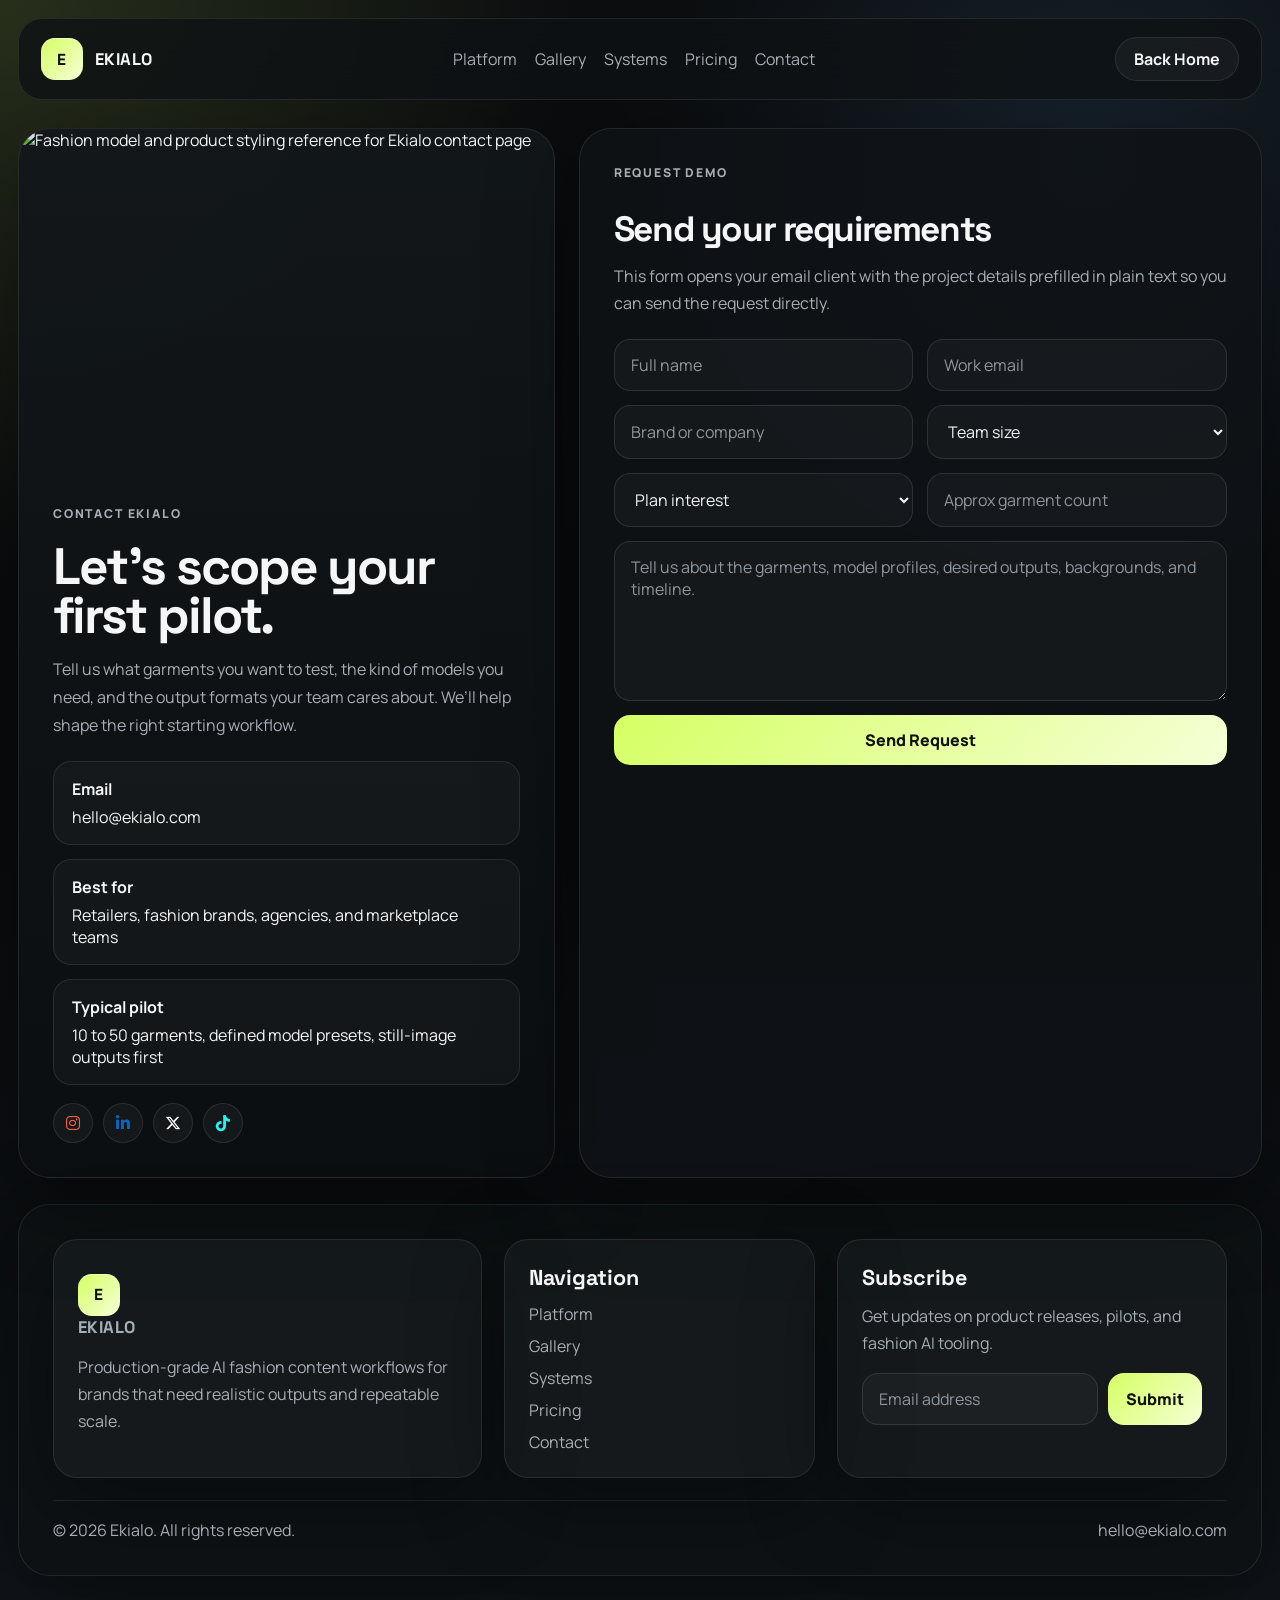
==== contact.html @ 92952c7d "Add files via upload" ====
<!DOCTYPE html>
<html lang="en">
<head>
  <meta charset="UTF-8" />
  <meta name="viewport" content="width=device-width, initial-scale=1.0" />
  <title>Contact Ekialo</title>
  <meta
    name="description"
    content="Contact Ekialo for demos, pricing, pilots, and enterprise AI fashion content workflows."
  />
  <link rel="icon" type="image/svg+xml" href="favicon.svg" />
  <link rel="preconnect" href="https://fonts.googleapis.com" />
  <link rel="preconnect" href="https://fonts.gstatic.com" crossorigin />
  <link
    href="https://fonts.googleapis.com/css2?family=Space+Grotesk:wght@400;500;700&family=Manrope:wght@400;500;600;700;800&display=swap"
    rel="stylesheet"
  />
  <link
    rel="stylesheet"
    href="https://cdnjs.cloudflare.com/ajax/libs/font-awesome/6.5.2/css/all.min.css"
  />
  <link rel="stylesheet" href="style.css" />
</head>
<body>
  <div class="page-shell">
    <header class="topbar">
      <a class="brand" href="index.html">
        <span class="brand-mark">E</span>
        <span class="brand-text">EKIALO</span>
      </a>
      <nav class="nav">
        <a href="index.html#platform">Platform</a>
        <a href="index.html#gallery">Gallery</a>
        <a href="index.html#systems">Systems</a>
        <a href="index.html#pricing">Pricing</a>
        <a href="contact.html">Contact</a>
      </nav>
      <a class="nav-cta" href="index.html">Back Home</a>
    </header>

    <main class="contact-page">
      <section class="contact-panel">
        <img
          src="https://images.unsplash.com/photo-1495385794356-15371f348c31?auto=format&fit=crop&w=1200&q=80"
          alt="Fashion model and product styling reference for Ekialo contact page"
        />
        <div class="contact-panel-copy">
          <p class="eyebrow">Contact Ekialo</p>
          <h1>Let’s scope your first pilot.</h1>
          <p>
            Tell us what garments you want to test, the kind of models you need, and the output formats your team cares about. We’ll help shape the right starting workflow.
          </p>

          <div class="contact-points">
            <div class="contact-point">
              <strong>Email</strong>
              <span>hello@ekialo.com</span>
            </div>
            <div class="contact-point">
              <strong>Best for</strong>
              <span>Retailers, fashion brands, agencies, and marketplace teams</span>
            </div>
            <div class="contact-point">
              <strong>Typical pilot</strong>
              <span>10 to 50 garments, defined model presets, still-image outputs first</span>
            </div>
          </div>

          <div class="social-links">
            <a href="https://www.instagram.com/" aria-label="Instagram" target="_blank" rel="noreferrer"><i class="fa-brands fa-instagram"></i></a>
            <a href="https://www.linkedin.com/" aria-label="LinkedIn" target="_blank" rel="noreferrer"><i class="fa-brands fa-linkedin-in"></i></a>
            <a href="https://x.com/" aria-label="X" target="_blank" rel="noreferrer"><i class="fa-brands fa-x-twitter"></i></a>
            <a href="https://www.tiktok.com/" aria-label="TikTok" target="_blank" rel="noreferrer"><i class="fa-brands fa-tiktok"></i></a>
          </div>
        </div>
      </section>

      <section class="contact-form-panel">
        <p class="eyebrow">Request Demo</p>
        <h2>Send your requirements</h2>
        <p>
          This form opens your email client with the project details prefilled in plain text so you can send the request directly.
        </p>

        <form class="contact-form" action="mailto:hello@ekialo.com" method="post" enctype="text/plain">
          <div class="contact-grid">
            <input type="text" name="name" placeholder="Full name" required />
            <input type="email" name="email" placeholder="Work email" required />
          </div>

          <div class="contact-grid">
            <input type="text" name="brand" placeholder="Brand or company" required />
            <select name="team_size" required>
              <option value="">Team size</option>
              <option>1-5</option>
              <option>6-20</option>
              <option>21-50</option>
              <option>50+</option>
            </select>
          </div>

          <div class="contact-grid">
            <select name="plan_interest" required>
              <option value="">Plan interest</option>
              <option>Starter</option>
              <option>Growth</option>
              <option>Enterprise</option>
            </select>
            <input type="text" name="garment_count" placeholder="Approx garment count" required />
          </div>

          <textarea
            name="project_details"
            placeholder="Tell us about the garments, model profiles, desired outputs, backgrounds, and timeline."
            required
          ></textarea>

          <button type="submit">Send Request</button>
        </form>
      </section>
    </main>

    <footer class="site-footer">
      <div class="footer-grid">
        <div class="footer-card">
          <a class="brand footer-brand" href="index.html">
            <span class="brand-mark">E</span>
            <span class="brand-text">EKIALO</span>
          </a>
          <p>
            Production-grade AI fashion content workflows for brands that need realistic outputs and repeatable scale.
          </p>
        </div>

        <div class="footer-card">
          <h3>Navigation</h3>
          <a href="index.html#platform">Platform</a>
          <a href="index.html#gallery">Gallery</a>
          <a href="index.html#systems">Systems</a>
          <a href="index.html#pricing">Pricing</a>
          <a href="contact.html">Contact</a>
        </div>

        <div class="footer-card">
          <h3>Subscribe</h3>
          <p>Get updates on product releases, pilots, and fashion AI tooling.</p>
          <form class="subscribe-form" action="mailto:hello@ekialo.com" method="post" enctype="text/plain">
            <input type="email" name="subscriber_email" placeholder="Email address" required />
            <button type="submit">Submit</button>
          </form>
        </div>
      </div>

      <div class="footer-bottom">
        <span>© 2026 Ekialo. All rights reserved.</span>
        <span>hello@ekialo.com</span>
      </div>
    </footer>
  </div>
</body>
</html>
---- style.css ----
:root {
  --bg: #090b0d;
  --bg-soft: #121518;
  --panel: rgba(15, 18, 20, 0.8);
  --panel-strong: #171c20;
  --line: rgba(226, 235, 239, 0.1);
  --text: #f5f6f7;
  --muted: #a7afb6;
  --accent: #d5ff63;
  --accent-soft: #f6ffd7;
  --warm: #eec0a3;
  --blue: #6bb7ff;
  --shadow: 0 24px 90px rgba(0, 0, 0, 0.38);
}

* {
  box-sizing: border-box;
  margin: 0;
  padding: 0;
}

html {
  scroll-behavior: smooth;
}

body {
  min-height: 100vh;
  font-family: "Manrope", sans-serif;
  color: var(--text);
  background:
    radial-gradient(circle at top left, rgba(213, 255, 99, 0.14), transparent 28%),
    radial-gradient(circle at 85% 10%, rgba(107, 183, 255, 0.12), transparent 24%),
    linear-gradient(180deg, #0b0d0f 0%, #090b0d 50%, #101418 100%);
}

img {
  display: block;
  width: 100%;
}

a {
  color: inherit;
  text-decoration: none;
}

button,
input,
textarea,
select {
  font: inherit;
}

.page-shell {
  width: min(1320px, calc(100% - 36px));
  margin: 18px auto 32px;
}

.topbar {
  display: flex;
  align-items: center;
  justify-content: space-between;
  gap: 18px;
  padding: 18px 22px;
  border: 1px solid var(--line);
  border-radius: 24px;
  background: rgba(14, 18, 20, 0.8);
  backdrop-filter: blur(18px);
  position: sticky;
  top: 16px;
  z-index: 50;
}

.brand {
  display: inline-flex;
  align-items: center;
  gap: 12px;
  font-family: "Space Grotesk", sans-serif;
  font-weight: 700;
  letter-spacing: 0.03em;
}

.brand-mark {
  width: 42px;
  height: 42px;
  border-radius: 14px;
  display: grid;
  place-items: center;
  color: #10120e;
  background: linear-gradient(135deg, var(--accent), var(--accent-soft));
  box-shadow: inset 0 1px 0 rgba(255, 255, 255, 0.45);
}

.brand-text {
  font-size: 1.05rem;
}

.nav {
  display: flex;
  gap: 18px;
  flex-wrap: wrap;
}

.nav a {
  color: var(--muted);
  transition: color 0.2s ease;
}

.nav a:hover,
.nav a:focus-visible {
  color: var(--text);
}

.nav-cta {
  display: inline-flex;
  align-items: center;
  justify-content: center;
  min-height: 44px;
  padding: 0 18px;
  border-radius: 999px;
  background: rgba(255, 255, 255, 0.04);
  border: 1px solid var(--line);
  font-weight: 700;
}

.hero {
  display: grid;
  grid-template-columns: 1.02fr 0.98fr;
  gap: 26px;
  padding-top: 28px;
}

.hero-copy,
.hero-visual,
.section,
.feature-card,
.system-card,
.advantage-card,
.timeline-card,
.pricing-card,
.gallery-card,
.cta-panel,
.footer-card,
.split-card {
  border: 1px solid var(--line);
  box-shadow: var(--shadow);
}

.hero-copy {
  border-radius: 34px;
  padding: 52px;
  background:
    radial-gradient(circle at top right, rgba(213, 255, 99, 0.11), transparent 36%),
    linear-gradient(180deg, rgba(19, 24, 27, 0.95), rgba(12, 15, 18, 0.95));
}

.eyebrow {
  color: var(--accent);
  text-transform: uppercase;
  letter-spacing: 0.15em;
  font-size: 0.76rem;
  font-weight: 800;
  margin-bottom: 18px;
}

.hero h1,
.section-heading h2,
.split-card h2,
.cta-panel h2 {
  font-family: "Space Grotesk", sans-serif;
  line-height: 0.95;
  letter-spacing: -0.04em;
}

.hero h1 {
  font-size: clamp(3.4rem, 6vw, 6.4rem);
  max-width: 9ch;
}

.hero-text,
.section-heading p,
.feature-card p,
.system-card p,
.advantage-card p,
.gallery-copy p,
.timeline-card p,
.pricing-card p,
.cta-panel p,
.footer-card p,
.split-card p {
  color: var(--muted);
}

.hero-text {
  margin-top: 22px;
  font-size: 1.08rem;
  line-height: 1.8;
  max-width: 62ch;
}

.hero-actions {
  display: flex;
  gap: 14px;
  flex-wrap: wrap;
  margin-top: 30px;
}

.btn {
  display: inline-flex;
  align-items: center;
  justify-content: center;
  min-height: 52px;
  padding: 0 22px;
  border-radius: 999px;
  font-weight: 800;
  transition: transform 0.2s ease, border-color 0.2s ease, background 0.2s ease;
}

.btn:hover,
.btn:focus-visible,
.nav-cta:hover,
.nav-cta:focus-visible {
  transform: translateY(-1px);
}

.btn-primary {
  color: #10130e;
  background: linear-gradient(135deg, var(--accent), var(--accent-soft));
}

.btn-secondary {
  border: 1px solid rgba(255, 255, 255, 0.11);
  background: rgba(255, 255, 255, 0.03);
}

.hero-metrics {
  margin-top: 34px;
  padding-top: 22px;
  border-top: 1px solid var(--line);
  display: grid;
  grid-template-columns: repeat(3, minmax(0, 1fr));
  gap: 16px;
}

.hero-metrics strong {
  display: block;
  font-family: "Space Grotesk", sans-serif;
  font-size: 1.16rem;
  margin-bottom: 8px;
}

.hero-metrics span {
  color: var(--muted);
  line-height: 1.5;
  font-size: 0.92rem;
}

.hero-visual {
  display: grid;
  grid-template-columns: 1.1fr 0.9fr;
  gap: 18px;
  align-content: start;
}

.visual-panel,
.hero-stack-card {
  overflow: hidden;
  border-radius: 30px;
  background: linear-gradient(180deg, rgba(22, 27, 30, 0.95), rgba(12, 16, 18, 0.95));
  border: 1px solid var(--line);
}

.visual-panel img {
  height: 100%;
  min-height: 280px;
  object-fit: cover;
}

.visual-panel-large {
  grid-row: span 2;
  min-height: 640px;
}

.visual-panel-dark {
  min-height: 300px;
}

.visual-caption {
  position: absolute;
  left: 18px;
  right: 18px;
  bottom: 18px;
  padding: 14px 16px;
  border-radius: 18px;
  backdrop-filter: blur(12px);
  background: rgba(10, 13, 15, 0.62);
}

.visual-caption span,
.stage-label,
.timeline-phase,
.feature-index {
  display: inline-flex;
  margin-bottom: 10px;
  color: var(--warm);
  letter-spacing: 0.13em;
  text-transform: uppercase;
  font-size: 0.76rem;
  font-weight: 800;
}

.visual-caption strong {
  display: block;
  font-size: 1rem;
}

.visual-panel {
  position: relative;
}

.hero-stack-card {
  padding: 24px;
}

.hero-stack-card h2 {
  font-family: "Space Grotesk", sans-serif;
  font-size: 1.7rem;
  margin-bottom: 14px;
}

.hero-stack-card ul,
.system-card ul,
.timeline-card ul,
.pricing-card ul {
  list-style: none;
}

.hero-stack-card li,
.system-card li,
.timeline-card li,
.pricing-card li {
  position: relative;
  padding-left: 18px;
  line-height: 1.65;
  color: var(--muted);
}

.hero-stack-card li + li,
.system-card li + li,
.timeline-card li + li,
.pricing-card li + li {
  margin-top: 8px;
}

.hero-stack-card li::before,
.system-card li::before,
.timeline-card li::before,
.pricing-card li::before {
  content: "";
  position: absolute;
  left: 0;
  top: 0.72em;
  width: 7px;
  height: 7px;
  border-radius: 999px;
  background: var(--accent);
}

.section {
  margin-top: 26px;
  padding: 40px;
  border-radius: 32px;
  background: var(--panel);
  backdrop-filter: blur(14px);
}

.section-heading {
  max-width: 880px;
}

.section-heading.narrow {
  max-width: 720px;
}

.section-heading h2,
.split-card h2,
.cta-panel h2 {
  font-size: clamp(2.1rem, 4vw, 3.35rem);
  margin-bottom: 14px;
}

.section-heading p,
.cta-panel p,
.split-card p {
  line-height: 1.75;
  font-size: 1.02rem;
}

.logo-strip {
  display: grid;
  gap: 22px;
}

.logo-strip p {
  color: var(--muted);
  max-width: 650px;
}

.logo-grid {
  display: grid;
  grid-template-columns: repeat(5, minmax(0, 1fr));
  gap: 14px;
}

.logo-grid span {
  display: grid;
  place-items: center;
  min-height: 64px;
  border: 1px solid var(--line);
  border-radius: 18px;
  color: #d6dde3;
  background: rgba(255, 255, 255, 0.03);
  font-family: "Space Grotesk", sans-serif;
}

.feature-grid,
.system-grid,
.advantage-grid,
.timeline,
.pricing-grid {
  margin-top: 28px;
  display: grid;
  gap: 18px;
}

.feature-grid {
  grid-template-columns: repeat(3, minmax(0, 1fr));
}

.feature-card,
.advantage-card,
.pricing-card {
  border-radius: 26px;
  padding: 28px;
  background: rgba(255, 255, 255, 0.03);
}

.feature-card h3,
.system-card h3,
.advantage-card h3,
.gallery-copy h3,
.timeline-card h3,
.pricing-card h3,
.footer-card h3 {
  font-family: "Space Grotesk", sans-serif;
  font-size: 1.35rem;
  margin-bottom: 12px;
}

.feature-card p,
.system-card p,
.advantage-card p,
.gallery-copy p,
.pricing-card p {
  line-height: 1.7;
}

.gallery-grid {
  margin-top: 28px;
  display: grid;
  grid-template-columns: 1.1fr 0.9fr 0.9fr;
  gap: 18px;
}

.gallery-card {
  overflow: hidden;
  border-radius: 28px;
  background: linear-gradient(180deg, rgba(22, 27, 30, 0.96), rgba(12, 16, 18, 0.96));
}

.gallery-card img {
  height: 320px;
  object-fit: cover;
}

.gallery-card-tall {
  grid-row: span 2;
}

.gallery-card-tall img {
  height: 100%;
  min-height: 660px;
}

.gallery-card-wide {
  grid-column: span 2;
}

.gallery-card-wide img {
  height: 260px;
}

.gallery-copy {
  padding: 20px;
}

.system-grid {
  grid-template-columns: repeat(2, minmax(0, 1fr));
}

.system-card {
  padding: 28px;
  border-radius: 28px;
  background: linear-gradient(180deg, rgba(255, 255, 255, 0.035), rgba(255, 255, 255, 0.02));
}

.system-top {
  display: flex;
  align-items: center;
  gap: 14px;
  margin-bottom: 12px;
}

.system-number {
  width: 34px;
  height: 34px;
  border-radius: 10px;
  display: grid;
  place-items: center;
  background: rgba(213, 255, 99, 0.14);
  color: var(--accent);
  font-weight: 800;
}

.system-card p {
  margin-bottom: 14px;
}

.split-card {
  display: grid;
  grid-template-columns: 0.9fr 1.1fr;
  gap: 24px;
  padding: 34px;
  border-radius: 30px;
  background: linear-gradient(135deg, rgba(107, 183, 255, 0.08), rgba(213, 255, 99, 0.07));
}

.chip-row {
  display: flex;
  flex-wrap: wrap;
  gap: 12px;
  margin-top: 18px;
}

.chip-row span {
  padding: 11px 16px;
  border: 1px solid var(--line);
  border-radius: 999px;
  background: rgba(255, 255, 255, 0.03);
  color: #dde4e8;
}

.advantage-grid {
  grid-template-columns: repeat(4, minmax(0, 1fr));
}

.timeline {
  grid-template-columns: repeat(3, minmax(0, 1fr));
}

.timeline-card {
  padding: 28px;
  border-radius: 28px;
  background:
    radial-gradient(circle at top right, rgba(213, 255, 99, 0.08), transparent 30%),
    rgba(255, 255, 255, 0.03);
}

.pricing-grid {
  grid-template-columns: repeat(3, minmax(0, 1fr));
}

.pricing-card {
  display: grid;
  gap: 16px;
}

.pricing-card h3 {
  font-size: 2.2rem;
  line-height: 1;
}

.pricing-card h3 span {
  font-size: 1rem;
  color: var(--muted);
  margin-left: 6px;
}

.pricing-card-featured {
  background:
    radial-gradient(circle at top right, rgba(213, 255, 99, 0.12), transparent 34%),
    linear-gradient(180deg, rgba(255, 255, 255, 0.045), rgba(255, 255, 255, 0.03));
  transform: translateY(-8px);
}

.cta-panel {
  display: grid;
  gap: 18px;
  padding: 40px;
  border-radius: 32px;
  background:
    linear-gradient(135deg, rgba(213, 255, 99, 0.12), rgba(107, 183, 255, 0.1) 48%, rgba(255, 255, 255, 0.03)),
    #151a1f;
}

.site-footer {
  margin-top: 26px;
  border: 1px solid var(--line);
  border-radius: 32px;
  background: rgba(15, 19, 22, 0.86);
  padding: 34px;
  box-shadow: var(--shadow);
}

.footer-grid {
  display: grid;
  grid-template-columns: 1.1fr 0.8fr 1fr;
  gap: 22px;
}

.footer-card {
  padding: 24px;
  border-radius: 24px;
  background: rgba(255, 255, 255, 0.03);
}

.footer-brand {
  margin-bottom: 16px;
}

.footer-card p {
  line-height: 1.7;
}

.footer-card a {
  display: block;
  color: var(--muted);
  margin-top: 10px;
}

.footer-card a:hover,
.footer-card a:focus-visible {
  color: var(--text);
}

.subscribe-form {
  display: grid;
  grid-template-columns: 1fr auto;
  gap: 10px;
  margin-top: 16px;
}

.subscribe-form input,
.contact-form input,
.contact-form textarea,
.contact-form select {
  width: 100%;
  border: 1px solid rgba(255, 255, 255, 0.11);
  border-radius: 16px;
  background: rgba(255, 255, 255, 0.03);
  color: var(--text);
  padding: 14px 16px;
}

.subscribe-form input::placeholder,
.contact-form input::placeholder,
.contact-form textarea::placeholder {
  color: #8f979e;
}

.subscribe-form button,
.contact-form button {
  border: 0;
  border-radius: 16px;
  padding: 14px 18px;
  font-weight: 800;
  cursor: pointer;
  color: #0e110d;
  background: linear-gradient(135deg, var(--accent), var(--accent-soft));
}

.social-links {
  display: flex;
  gap: 10px;
  margin-top: 18px;
}

.social-links a {
  width: 40px;
  height: 40px;
  border-radius: 999px;
  display: inline-flex;
  align-items: center;
  justify-content: center;
  border: 1px solid var(--line);
  background: rgba(255, 255, 255, 0.04);
}

.social-links a[aria-label="Instagram"] {
  color: #f56040;
}

.social-links a[aria-label="LinkedIn"] {
  color: #0a66c2;
}

.social-links a[aria-label="X"] {
  color: #ffffff;
}

.social-links a[aria-label="TikTok"] {
  color: #25f4ee;
}

.footer-bottom {
  margin-top: 22px;
  padding-top: 18px;
  border-top: 1px solid var(--line);
  display: flex;
  justify-content: space-between;
  gap: 14px;
  flex-wrap: wrap;
  color: var(--muted);
}

.contact-page {
  display: grid;
  grid-template-columns: 0.88fr 1.12fr;
  gap: 24px;
  padding-top: 28px;
}

.contact-panel,
.contact-form-panel {
  border: 1px solid var(--line);
  border-radius: 32px;
  box-shadow: var(--shadow);
}

.contact-panel {
  overflow: hidden;
  background: linear-gradient(180deg, rgba(18, 23, 26, 0.96), rgba(12, 15, 18, 0.96));
}

.contact-panel img {
  height: 340px;
  object-fit: cover;
}

.contact-panel-copy,
.contact-form-panel {
  padding: 34px;
}

.contact-panel-copy h1,
.contact-form-panel h2 {
  font-family: "Space Grotesk", sans-serif;
  letter-spacing: -0.04em;
}

.contact-panel-copy h1 {
  font-size: clamp(2.4rem, 4vw, 4rem);
  line-height: 0.96;
  margin-bottom: 14px;
}

.contact-panel-copy p {
  color: var(--muted);
  line-height: 1.75;
}

.contact-points {
  margin-top: 22px;
  display: grid;
  gap: 14px;
}

.contact-point {
  padding: 16px 18px;
  border-radius: 18px;
  border: 1px solid var(--line);
  background: rgba(255, 255, 255, 0.03);
}

.contact-point strong {
  display: block;
  margin-bottom: 6px;
}

.contact-form-panel {
  background: rgba(15, 19, 22, 0.88);
}

.contact-form-panel h2 {
  font-size: 2.2rem;
  margin-bottom: 12px;
}

.contact-form-panel > p {
  color: var(--muted);
  line-height: 1.7;
  margin-bottom: 22px;
}

.contact-form {
  display: grid;
  gap: 14px;
}

.contact-grid {
  display: grid;
  grid-template-columns: repeat(2, minmax(0, 1fr));
  gap: 14px;
}

.contact-form textarea {
  min-height: 160px;
  resize: vertical;
}

@media (max-width: 1180px) {
  .hero,
  .gallery-grid,
  .system-grid,
  .advantage-grid,
  .timeline,
  .pricing-grid,
  .footer-grid,
  .contact-page,
  .split-card,
  .feature-grid,
  .logo-grid {
    grid-template-columns: 1fr;
  }

  .hero-visual {
    grid-template-columns: 1fr 1fr;
  }

  .gallery-card-tall,
  .gallery-card-wide,
  .visual-panel-large {
    grid-row: auto;
    grid-column: auto;
    min-height: auto;
  }

  .gallery-card-tall img,
  .gallery-card-wide img,
  .visual-panel-large img {
    min-height: 0;
    height: 360px;
  }

  .pricing-card-featured {
    transform: none;
  }
}

@media (max-width: 760px) {
  .page-shell {
    width: min(100% - 20px, 1320px);
    margin: 10px auto 20px;
  }

  .topbar,
  .hero-copy,
  .section,
  .site-footer,
  .contact-panel-copy,
  .contact-form-panel {
    padding: 24px;
    border-radius: 24px;
  }

  .topbar {
    position: static;
    flex-direction: column;
    align-items: flex-start;
  }

  .hero {
    gap: 20px;
  }

  .hero h1 {
    font-size: 2.95rem;
  }

  .hero-visual,
  .hero-metrics,
  .contact-grid,
  .subscribe-form {
    grid-template-columns: 1fr;
  }

  .visual-panel img,
  .gallery-card img,
  .gallery-card-tall img,
  .gallery-card-wide img,
  .contact-panel img {
    height: 280px;
  }

  .section-heading h2,
  .split-card h2,
  .cta-panel h2,
  .contact-panel-copy h1,
  .contact-form-panel h2 {
    font-size: 2rem;
  }
}
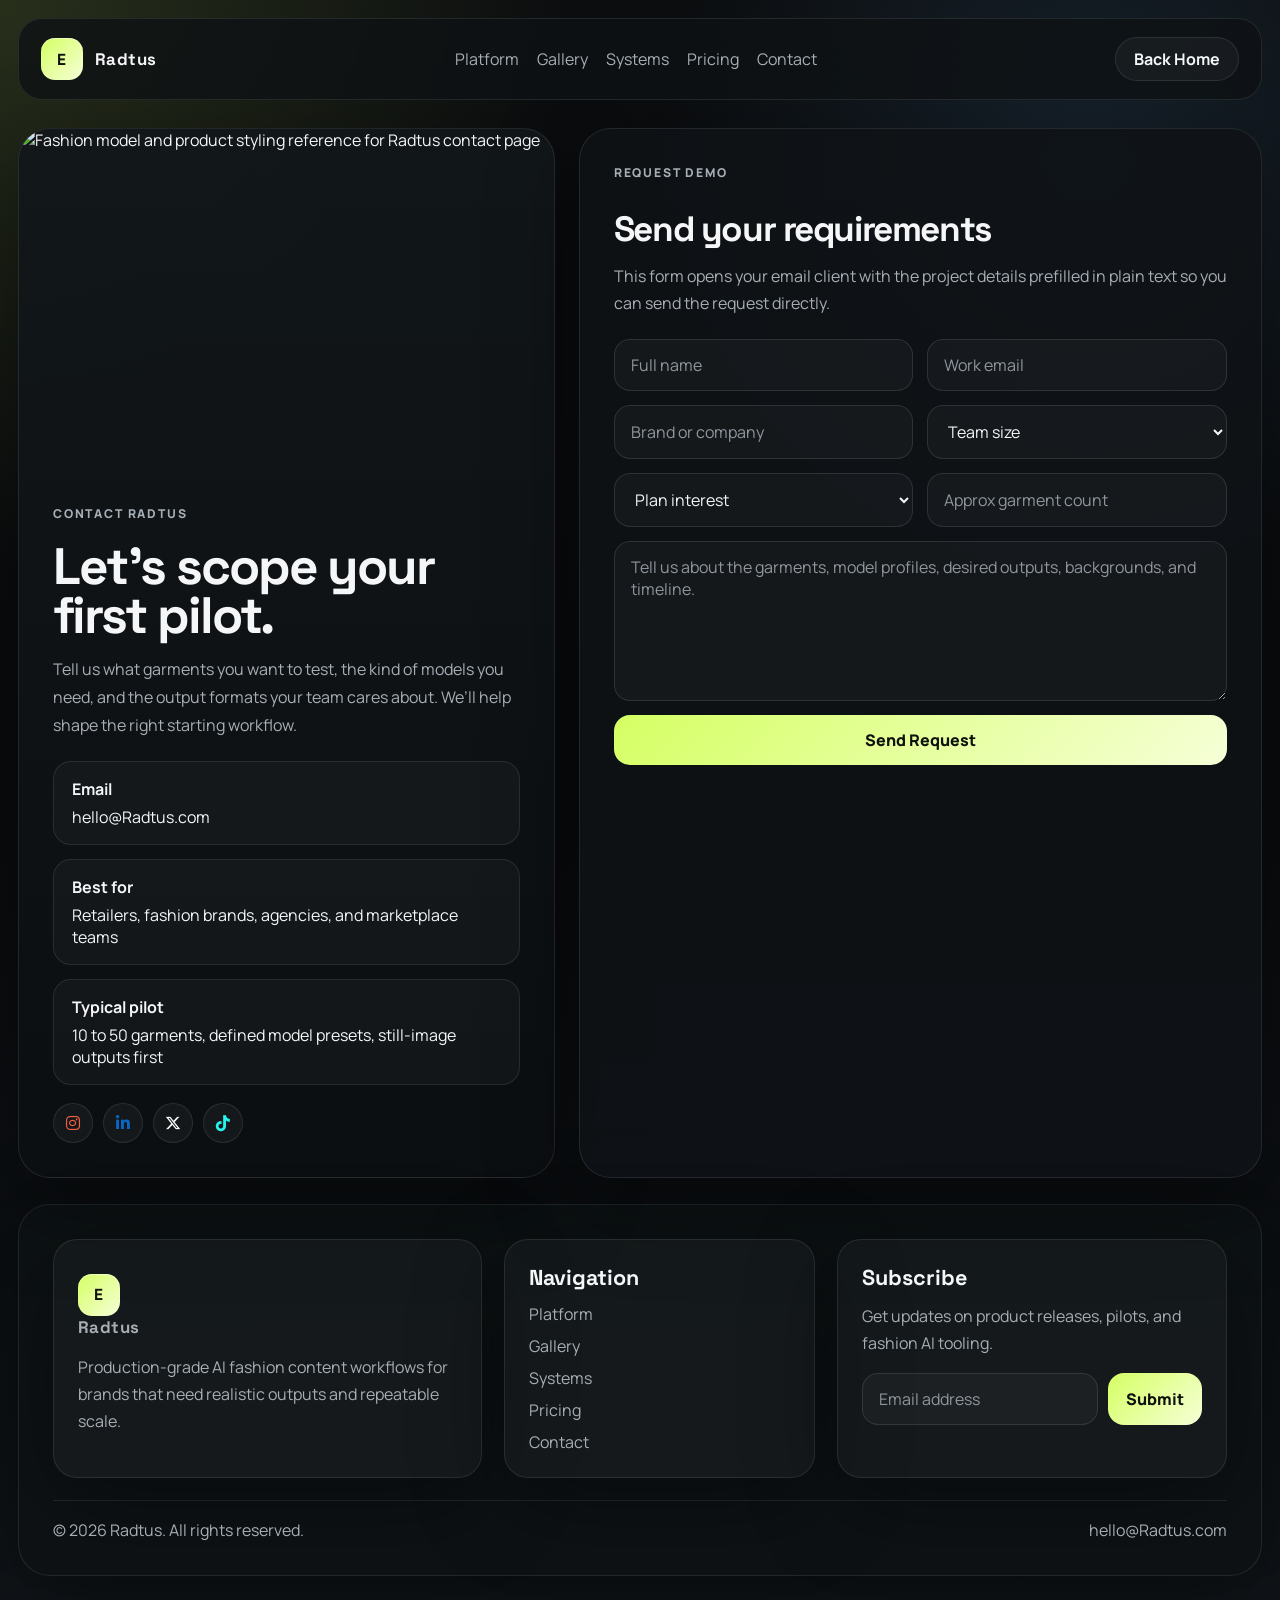
==== commit 3c8ada14: "Update contact.html" ====
--- a/contact.html
+++ b/contact.html
@@ -3,10 +3,10 @@
 <head>
   <meta charset="UTF-8" />
   <meta name="viewport" content="width=device-width, initial-scale=1.0" />
-  <title>Contact Ekialo</title>
+  <title>Contact Radtus</title>
   <meta
     name="description"
-    content="Contact Ekialo for demos, pricing, pilots, and enterprise AI fashion content workflows."
+    content="Contact Radtus for demos, pricing, pilots, and enterprise AI fashion content workflows."
   />
   <link rel="icon" type="image/svg+xml" href="favicon.svg" />
   <link rel="preconnect" href="https://fonts.googleapis.com" />
@@ -26,7 +26,7 @@
     <header class="topbar">
       <a class="brand" href="index.html">
         <span class="brand-mark">E</span>
-        <span class="brand-text">EKIALO</span>
+        <span class="brand-text">Radtus</span>
       </a>
       <nav class="nav">
         <a href="index.html#platform">Platform</a>
@@ -42,10 +42,10 @@
       <section class="contact-panel">
         <img
           src="https://images.unsplash.com/photo-1495385794356-15371f348c31?auto=format&fit=crop&w=1200&q=80"
-          alt="Fashion model and product styling reference for Ekialo contact page"
+          alt="Fashion model and product styling reference for Radtus contact page"
         />
         <div class="contact-panel-copy">
-          <p class="eyebrow">Contact Ekialo</p>
+          <p class="eyebrow">Contact Radtus</p>
           <h1>Let’s scope your first pilot.</h1>
           <p>
             Tell us what garments you want to test, the kind of models you need, and the output formats your team cares about. We’ll help shape the right starting workflow.
@@ -54,7 +54,7 @@
           <div class="contact-points">
             <div class="contact-point">
               <strong>Email</strong>
-              <span>hello@ekialo.com</span>
+              <span>hello@Radtus.com</span>
             </div>
             <div class="contact-point">
               <strong>Best for</strong>
@@ -82,7 +82,7 @@
           This form opens your email client with the project details prefilled in plain text so you can send the request directly.
         </p>
 
-        <form class="contact-form" action="mailto:hello@ekialo.com" method="post" enctype="text/plain">
+        <form class="contact-form" action="mailto:hello@Radtus.com" method="post" enctype="text/plain">
           <div class="contact-grid">
             <input type="text" name="name" placeholder="Full name" required />
             <input type="email" name="email" placeholder="Work email" required />
@@ -125,7 +125,7 @@
         <div class="footer-card">
           <a class="brand footer-brand" href="index.html">
             <span class="brand-mark">E</span>
-            <span class="brand-text">EKIALO</span>
+            <span class="brand-text">Radtus</span>
           </a>
           <p>
             Production-grade AI fashion content workflows for brands that need realistic outputs and repeatable scale.
@@ -144,7 +144,7 @@
         <div class="footer-card">
           <h3>Subscribe</h3>
           <p>Get updates on product releases, pilots, and fashion AI tooling.</p>
-          <form class="subscribe-form" action="mailto:hello@ekialo.com" method="post" enctype="text/plain">
+          <form class="subscribe-form" action="mailto:hello@radtus.com" method="post" enctype="text/plain">
             <input type="email" name="subscriber_email" placeholder="Email address" required />
             <button type="submit">Submit</button>
           </form>
@@ -152,8 +152,8 @@
       </div>
 
       <div class="footer-bottom">
-        <span>© 2026 Ekialo. All rights reserved.</span>
-        <span>hello@ekialo.com</span>
+        <span>© 2026 Radtus. All rights reserved.</span>
+        <span>hello@Radtus.com</span>
       </div>
     </footer>
   </div>
